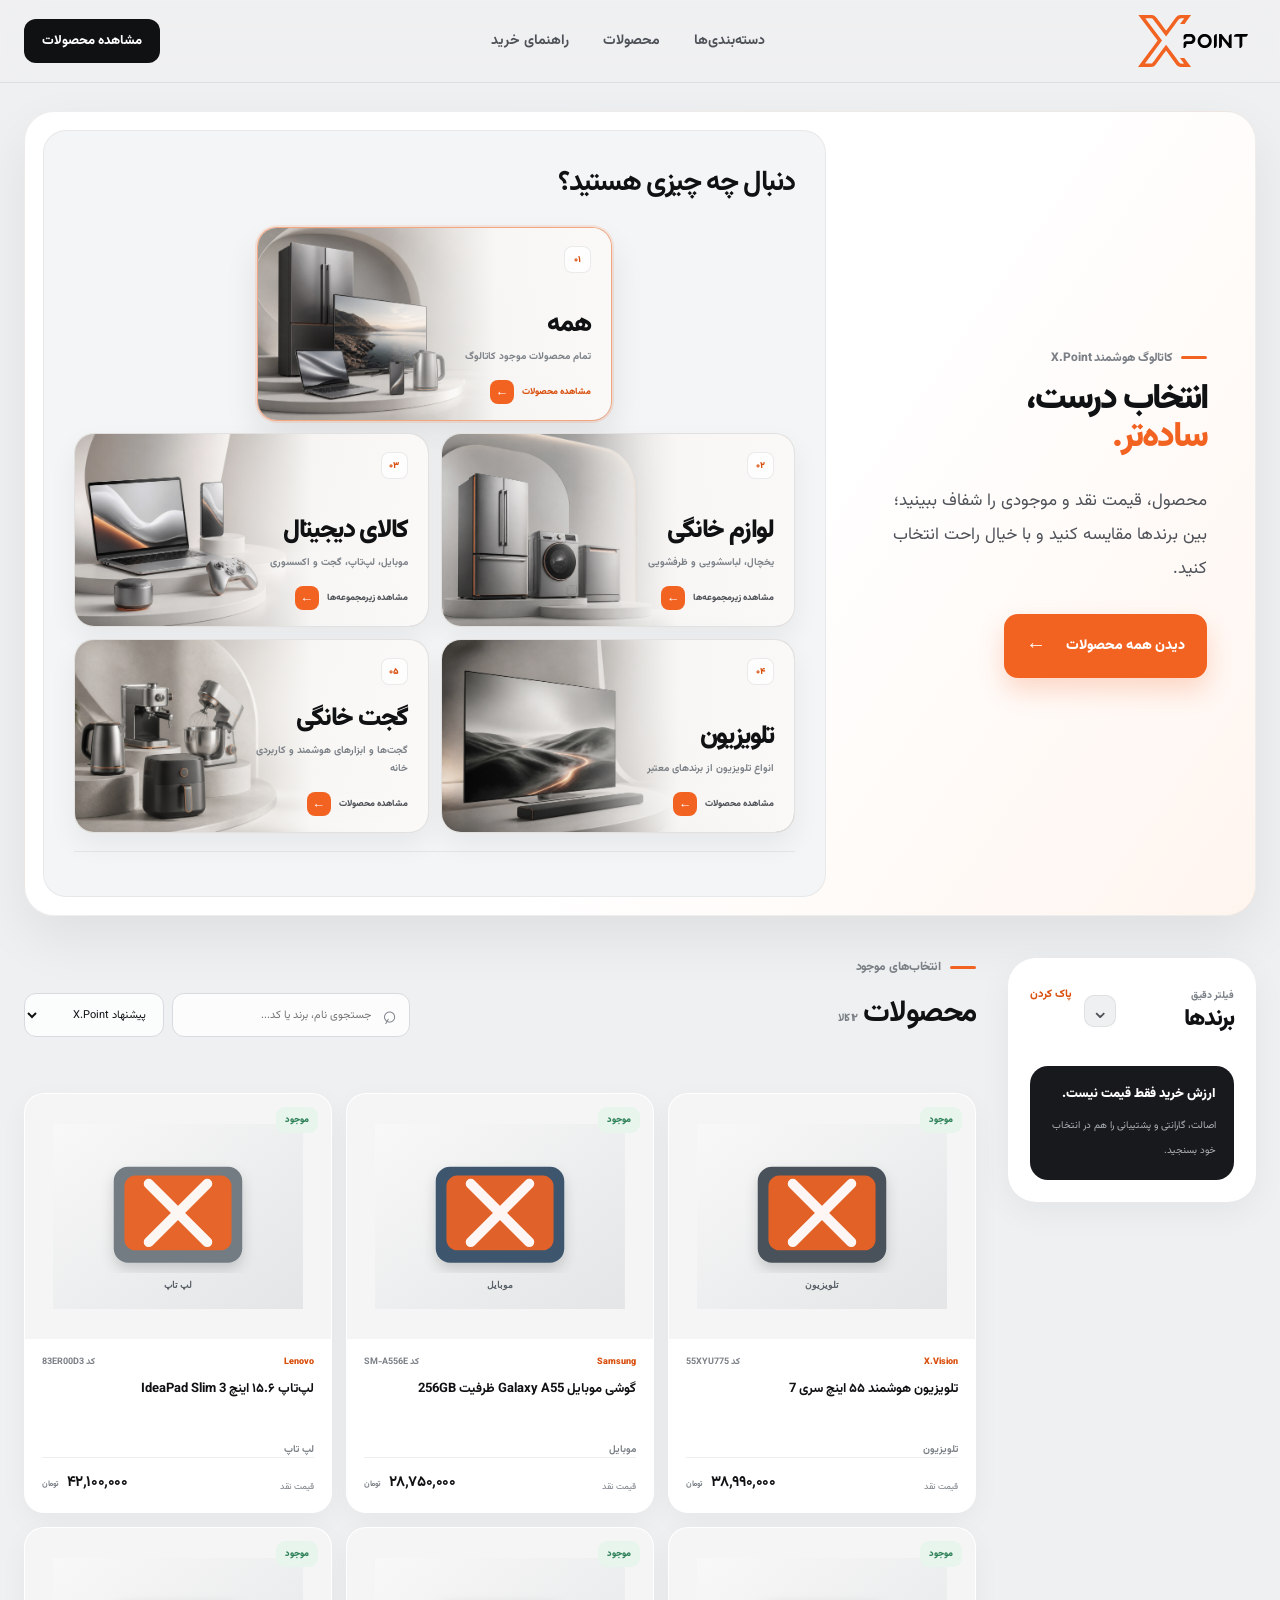
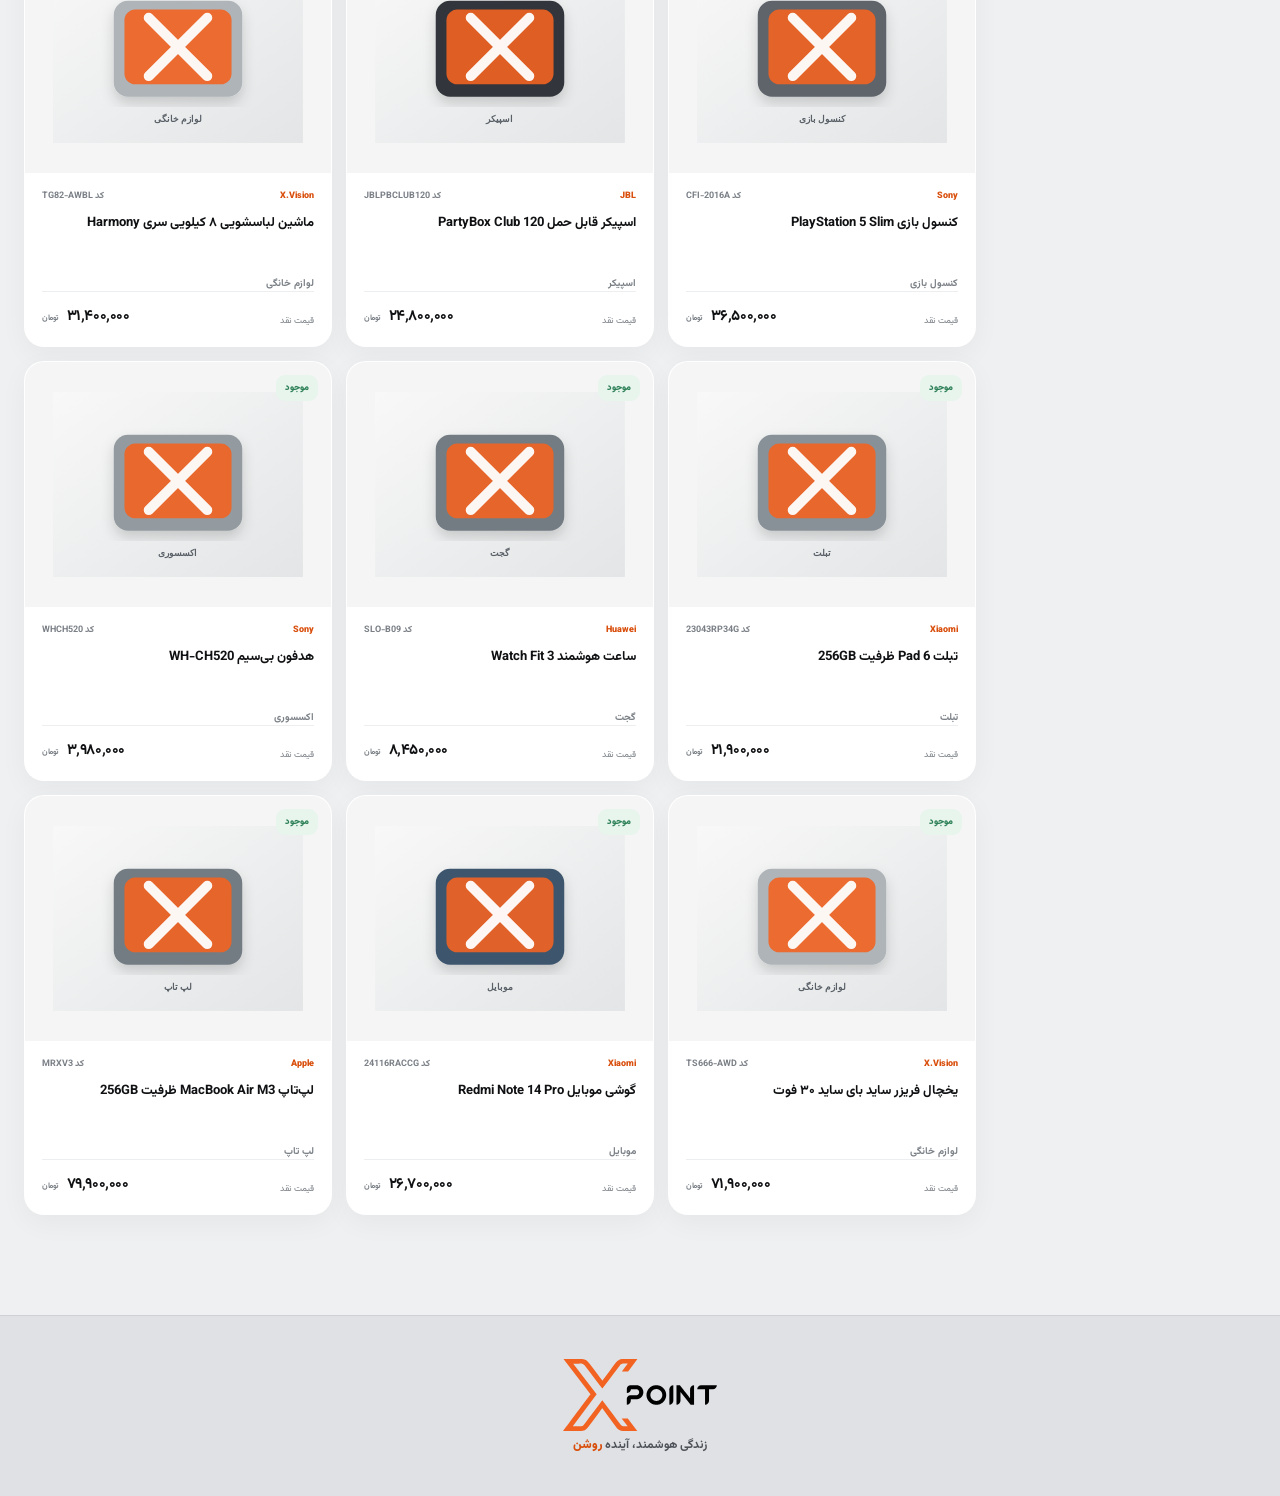
==== index.html @ 9c119555 "fix: add independent brand filter scrolling" ====
<!doctype html>
<html lang="fa" dir="rtl">
<head>
  <meta charset="UTF-8" />
  <meta name="viewport" content="width=device-width, initial-scale=1.0" />
  <meta name="theme-color" content="#f26322" />
  <meta name="description" content="کاتالوگ به‌روز محصولات X.Point با فیلتر دسته‌بندی و برند" />
  <title>X.Point | انتخاب درست، ساده‌تر</title>
  <link rel="stylesheet" href="styles.css?v=20260818-3" />
</head>
<body>
  <a class="skip-link" href="#products">رفتن به محصولات</a>

  <header class="site-header">
    <div class="shell header-inner">
      <a class="brand" href="#" aria-label="صفحه اصلی X.Point">
        <img src="assets/xpoint.svg" alt="X.Point" />
      </a>
      <nav aria-label="ناوبری اصلی">
        <a href="#categories">دسته‌بندی‌ها</a>
        <a href="#products">محصولات</a>
        <a href="#guide">راهنمای خرید</a>
      </nav>
      <button class="support-link" type="button" data-scroll-products>مشاهده محصولات</button>
    </div>
  </header>

  <main>
    <section class="drive-banner shell" id="driveBanner" aria-label="بنرهای ویژه X.Point" hidden>
      <div class="drive-banner-track" id="driveBannerTrack"></div>
      <div class="drive-banner-controls">
        <button type="button" id="bannerPrev" aria-label="بنر قبلی">→</button>
        <div class="drive-banner-dots" id="driveBannerDots" aria-label="انتخاب بنر"></div>
        <button type="button" id="bannerNext" aria-label="بنر بعدی">←</button>
      </div>
    </section>

    <section class="hero-combined shell" aria-labelledby="hero-title">
      <div class="hero">
      <div class="hero-copy">
        <p class="eyebrow"><span></span> کاتالوگ هوشمند X.Point</p>
        <h1 id="hero-title">انتخاب درست،<br /><em>ساده‌تر.</em></h1>
        <p class="hero-lead">محصول، قیمت نقد و موجودی را شفاف ببینید؛ بین برندها مقایسه کنید و با خیال راحت انتخاب کنید.</p>
        <div class="hero-actions">
          <button class="primary-button" type="button" data-scroll-products>دیدن همه محصولات <span aria-hidden="true">←</span></button>
        </div>
      </div>

      </div>

    <div class="category-section" id="categories" aria-labelledby="category-title">
      <div class="section-heading">
        <div>
          <h2 id="category-title">دنبال چه چیزی هستید؟</h2>
        </div>
      </div>
      <div class="category-rail" id="categoryRail" role="list"></div>
      <div class="subcategory-rail" id="subcategoryRail" role="list" aria-live="polite" hidden></div>
    </div>
    </section>

    <section class="catalog shell" id="products" aria-labelledby="products-title">
      <aside class="filters" aria-label="فیلتر محصولات">
        <div class="filter-head">
          <details class="brand-filter-details">
            <summary class="brand-filter-toggle">
              <span class="brand-filter-title">
                <span class="filter-kicker">فیلتر دقیق</span>
                <span class="brand-filter-name">برندها</span>
              </span>
              <span class="filter-chevron" aria-hidden="true">⌄</span>
            </summary>
            <div id="brandFilters" class="brand-filters"></div>
          </details>
          <button class="clear-filters" id="clearFilters" type="button">پاک کردن</button>
        </div>
        <div class="value-card" id="guide">
          <p>ارزش خرید فقط قیمت نیست.</p>
          <small>اصالت، گارانتی و پشتیبانی را هم در انتخاب خود بسنجید.</small>
        </div>
      </aside>

      <div class="product-area">
        <div class="catalog-toolbar">
          <div>
            <p class="eyebrow"><span></span> انتخاب‌های موجود</p>
            <h2 id="products-title">محصولات <small id="resultCount"></small></h2>
          </div>
          <div class="toolbar-actions">
            <label class="search-box">
              <span class="sr-only">جستجو</span>
              <input id="searchInput" type="search" placeholder="جستجوی نام، برند یا کد..." autocomplete="off" />
              <span aria-hidden="true">⌕</span>
            </label>
            <label class="sort-box">
              <span class="sr-only">مرتب‌سازی</span>
              <select id="sortSelect">
                <option value="featured">پیشنهاد X.Point</option>
                <option value="price-asc">کمترین قیمت</option>
                <option value="price-desc">بیشترین قیمت</option>
                <option value="name">نام محصول</option>
              </select>
            </label>
          </div>
        </div>

        <div id="activeFilters" class="active-filters" aria-live="polite"></div>
        <div id="loadingState" class="state-card" hidden>در حال دریافت آخرین فهرست محصولات…</div>
        <div id="errorState" class="state-card state-error" hidden></div>
        <div id="productGrid" class="product-grid"></div>
        <div id="emptyState" class="empty-state" hidden>
          <span>⌕</span>
          <h3>محصولی با این مشخصات پیدا نشد</h3>
          <p>فیلترها را تغییر دهید یا عبارت دیگری جستجو کنید.</p>
          <button type="button" id="emptyReset">نمایش همه محصولات</button>
        </div>
      </div>
    </section>
  </main>

  <footer>
    <div class="shell footer-inner">
      <div class="footer-brand">
        <img src="assets/xpoint.svg" alt="X.Point" />
        <p>زندگی هوشمند، آینده <span>روشن</span></p>
      </div>
    </div>
  </footer>

  <template id="productTemplate">
    <article class="product-card">
      <div class="product-image-wrap">
        <span class="stock-badge"></span>
        <img class="product-image" alt="" loading="lazy" />
      </div>
      <div class="product-info">
        <div class="product-meta"><span class="product-brand"></span><span class="product-code"></span></div>
        <h3 class="product-name"></h3>
        <span class="product-category"></span>
        <div class="price-block">
          <span>قیمت نقد</span>
          <strong class="product-price"></strong>
        </div>
      </div>
    </article>
  </template>

  <dialog class="product-modal" id="productModal" aria-labelledby="modalProductName">
    <button class="modal-close" id="modalClose" type="button" aria-label="بستن">×</button>
    <div class="modal-media"><img id="modalProductImage" alt="" /></div>
    <div class="modal-copy">
      <span class="modal-category" id="modalProductCategory"></span>
      <h2 id="modalProductName"></h2>
      <p class="modal-description" id="modalProductDescription"></p>
      <dl class="modal-details">
        <div><dt>برند</dt><dd id="modalProductBrand"></dd></div>
        <div><dt>کد محصول</dt><dd id="modalProductCode"></dd></div>
        <div><dt>وضعیت</dt><dd id="modalProductStock"></dd></div>
      </dl>
      <div class="modal-price"><span>قیمت نقد</span><strong id="modalProductPrice"></strong></div>
    </div>
  </dialog>

  <script src="config.js?v=20260816-1"></script>
  <script src="app.js?v=20260811-5"></script>
</body>
</html>
---- styles.css ----
@font-face {
  font-family: "XPointFa";
  src: url("assets/fonts/Vazirmatn-Variable.woff2") format("woff2");
  font-style: normal;
  font-weight: 100 900;
  font-display: swap;
}

:root {
  --orange: #f26322;
  --orange-dark: #d94f0d;
  --ink: #101113;
  --body: #4e5258;
  --muted: #7b8087;
  --line: #dfe1e4;
  --field: #eff0f1;
  --card: #ffffff;
  --deep: #17191c;
  --soft-orange: #fff0e8;
  --radius-sm: 12px;
  --radius: 16px;
  --radius-lg: 28px;
  --shadow: 0 18px 45px rgba(16, 17, 19, 0.07);
}

* { box-sizing: border-box; }
html { scroll-behavior: smooth; }
body {
  margin: 0;
  color: var(--ink);
  background: var(--field);
  font-family: "XPointFa", Tahoma, Arial, sans-serif;
  font-synthesis: none;
  -webkit-font-smoothing: antialiased;
}
button, input, select { font: inherit; }
button, a { -webkit-tap-highlight-color: transparent; }
button { cursor: pointer; }
img { display: block; max-width: 100%; }
.shell { width: min(1380px, calc(100% - 48px)); margin-inline: auto; }
.sr-only { position: absolute; width: 1px; height: 1px; padding: 0; margin: -1px; overflow: hidden; clip: rect(0,0,0,0); white-space: nowrap; border: 0; }
.skip-link { position: fixed; z-index: 100; top: 8px; right: 8px; padding: 10px 16px; color: #fff; background: var(--ink); border-radius: 10px; transform: translateY(-150%); }
.skip-link:focus { transform: translateY(0); }
:focus-visible { outline: 3px solid rgba(242, 99, 34, .35); outline-offset: 3px; }

.site-header { position: sticky; z-index: 40; top: 0; background: rgba(239, 240, 241, .88); border-bottom: 1px solid rgba(16,17,19,.08); backdrop-filter: blur(16px); }
.header-inner { min-height: 82px; display: grid; grid-template-columns: 160px 1fr auto; align-items: center; gap: 32px; }
.brand { display: block; width: 126px; }
.brand img { width: 100%; height: 52px; object-fit: contain; }
nav { justify-self: center; display: flex; gap: 34px; }
nav a { color: var(--body); text-decoration: none; font-size: 14px; font-weight: 700; transition: color .2s ease; }
nav a:hover { color: var(--orange); }
.support-link { border: 0; padding: 12px 18px; color: #fff; background: var(--ink); border-radius: var(--radius-sm); font-size: 13px; font-weight: 800; }

.drive-banner { position: relative; margin-top: 24px; overflow: hidden; background: #dfe1e3; border-radius: 24px; box-shadow: 0 18px 45px rgba(16,17,19,.09); }
.drive-banner[hidden] { display: none; }
.drive-banner-track { position: relative; aspect-ratio: 3 / 1; min-height: 280px; }
.drive-banner-slide { position: absolute; inset: 0; opacity: 0; visibility: hidden; transition: opacity .55s ease, visibility .55s ease; }
.drive-banner-slide.active { opacity: 1; visibility: visible; }
.drive-banner-slide img { width: 100%; height: 100%; object-fit: cover; }
.drive-banner-slide::after { content: ""; position: absolute; inset: 0; pointer-events: none; box-shadow: inset 0 0 0 1px rgba(255,255,255,.24); border-radius: 24px; }
.drive-banner-controls { position: absolute; z-index: 4; right: 22px; bottom: 18px; display: flex; align-items: center; gap: 10px; padding: 7px; background: rgba(16,17,19,.66); border: 1px solid rgba(255,255,255,.16); border-radius: 999px; backdrop-filter: blur(12px); }
.drive-banner-controls { display: none; }
.drive-banner-controls > button { display: grid; place-items: center; width: 32px; height: 32px; padding: 0; border: 0; color: #fff; background: rgba(255,255,255,.1); border-radius: 50%; font-size: 15px; }
.drive-banner-dots { display: flex; align-items: center; gap: 6px; }
.drive-banner-dot { width: 7px; height: 7px; padding: 0; border: 0; background: rgba(255,255,255,.48); border-radius: 999px; transition: width .2s ease, background .2s ease; }
.drive-banner-dot.active { width: 22px; background: var(--orange); }

.hero { min-height: 560px; display: grid; grid-template-columns: .85fr 1.15fr; gap: 44px; align-items: center; padding-block: 60px 18px; overflow: hidden; }
.hero { display: block; min-height: auto; padding-block: 54px 22px; }
.hero-copy { max-width: 560px; margin-inline-start: auto; }
.hero-stage { display: none; }
.hero-combined {
  display: grid;
  grid-template-columns: minmax(0, 1.35fr) minmax(330px, .65fr);
  grid-template-areas: "categories intro";
  gap: 34px;
  align-items: stretch;
  direction: ltr;
  margin-top: 28px;
  margin-bottom: 42px;
  padding: 18px;
  overflow: hidden;
  background: linear-gradient(125deg, #fff 0%, #fff 58%, #fff5ef 100%);
  border: 1px solid rgba(16,17,19,.07);
  border-radius: 30px;
  box-shadow: 0 22px 55px rgba(16,17,19,.07);
}
.hero-combined .hero {
  grid-area: intro;
  direction: rtl;
  display: flex;
  min-height: 430px;
  align-items: center;
  padding: 34px 30px;
  overflow: visible;
}
.hero-combined .hero-copy { max-width: 430px; margin: 0; text-align: right; }
.hero-combined .hero h1 { font-size: clamp(24px, calc(3.5vw - 10px), 44px); line-height: 1.08; letter-spacing: -2px; }
.hero-combined .category-section {
  grid-area: categories;
  direction: rtl;
  min-width: 0;
  padding: 30px;
  background: #f4f5f6;
  border: 1px solid rgba(16,17,19,.055);
  border-radius: 23px;
}
.hero-combined .section-heading { margin-bottom: 22px; }
.hero-combined .section-heading h2 { font-size: clamp(25px, 2.2vw, 34px); }
.eyebrow { display: flex; align-items: center; gap: 9px; margin: 0 0 14px; color: var(--muted); font-size: 12px; font-weight: 800; letter-spacing: -.1px; }
.eyebrow span { width: 26px; height: 3px; background: var(--orange); border-radius: 10px; }
.hero h1 { margin: 0; font-size: clamp(58px, 7.1vw, 108px); line-height: .95; letter-spacing: -5px; font-weight: 950; }
.hero h1 em { color: var(--orange); font-style: normal; }
.hero-lead { width: min(500px, 100%); margin: 28px 0; color: var(--body); font-size: 17px; line-height: 2; }
.hero-actions { display: flex; align-items: center; gap: 24px; }
.primary-button { display: inline-flex; align-items: center; gap: 20px; padding: 16px 22px; border: 0; color: #fff; background: var(--orange); border-radius: 14px; font-size: 14px; font-weight: 900; box-shadow: 0 12px 26px rgba(242,99,34,.23); transition: transform .2s ease, background .2s ease; }
.primary-button:hover { background: var(--orange-dark); transform: translateY(-2px); }
.primary-button span { font-size: 20px; }
.live-note { display: inline-flex; align-items: center; gap: 8px; color: var(--muted); font-size: 12px; font-weight: 700; }
.live-note i { width: 8px; height: 8px; border-radius: 50%; background: #31a767; box-shadow: 0 0 0 5px rgba(49,167,103,.1); }

.hero-stage { position: relative; min-height: 474px; direction: ltr; }
.x-route { position: absolute; inset: 14% 16%; border-radius: 50%; background: radial-gradient(circle, rgba(242,99,34,.22) 0%, rgba(242,99,34,.08) 38%, transparent 72%); filter: blur(2px); }
.product-orbit { position: absolute; z-index: 4; display: grid; justify-items: center; padding: 20px 18px 14px; background: rgba(255,255,255,.96); border: 1px solid rgba(255,255,255,.8); border-radius: 24px; box-shadow: 0 26px 55px rgba(18,20,22,.16); animation: float 5s ease-in-out infinite; }
.product-orbit b { margin-top: 11px; font-size: 12px; }
.product-orbit small { margin-top: 3px; color: var(--muted); font-size: 10px; }
.orbit-tv { width: 205px; height: 194px; left: 7%; top: 13%; transform: rotate(3deg); }
.orbit-phone { width: 147px; height: 200px; right: 7%; top: 19%; transform: rotate(-4deg); animation-delay: -1.8s; }
.orbit-laptop { width: 218px; height: 170px; left: 38%; bottom: 1%; animation-delay: -.8s; }
.device { position: relative; display: block; background: linear-gradient(145deg,#1f2328,#070809); box-shadow: inset 0 0 0 3px #34383c, 0 12px 24px rgba(0,0,0,.18); }
.tv-device { width: 150px; height: 92px; border-radius: 7px; }
.tv-device::before { content: ""; position: absolute; inset: 7px; background: linear-gradient(135deg,#525a66,#d4d8da 48%,#383e45); border-radius: 3px; }
.tv-device::after { content: ""; position: absolute; left: 55px; bottom: -10px; width: 40px; height: 11px; background: #25282c; clip-path: polygon(35% 0,65% 0,100% 100%,0 100%); }
.phone-device { width: 65px; height: 112px; border-radius: 14px; }
.phone-device::before { content: ""; position: absolute; inset: 5px; background: radial-gradient(circle at 65% 30%,#e1e5e5 0 7%,transparent 8%),linear-gradient(155deg,#66707e,#20252b 58%,#aab1b5); border-radius: 10px; }
.laptop-device { width: 142px; height: 88px; border-radius: 7px 7px 3px 3px; }
.laptop-device::before { content: ""; position: absolute; inset: 6px; background: linear-gradient(135deg,#c9d0d3,#6f7b82); border-radius: 3px; }
.laptop-device::after { content: ""; position: absolute; left: -13px; bottom: -10px; width: 168px; height: 11px; background: linear-gradient(#b8bdc0,#656b70); border-radius: 2px 2px 8px 8px; }
.stage-label { position: absolute; z-index: 6; display: flex; flex-direction: column; gap: 2px; padding: 10px 14px; background: rgba(24,26,29,.94); color: #fff; border-radius: 12px; box-shadow: var(--shadow); }
.stage-label span { color: #b7bcc1; font-size: 9px; }
.stage-label b { font-size: 11px; }
.label-one { left: 2%; bottom: 18%; }
.label-two { right: 0; bottom: 29%; }
@keyframes float { 0%,100% { translate: 0 0; } 50% { translate: 0 -8px; } }

.category-section { padding-block: 0 58px; border-top: 0; }
.hero + .category-section { margin-top: 0; }
.section-heading { display: flex; justify-content: space-between; align-items: end; gap: 24px; margin-bottom: 28px; }
.section-heading h2, .catalog-toolbar h2, .filter-head h2 { margin: 0; font-size: 30px; letter-spacing: -1.4px; }
.section-heading > p { width: 340px; margin: 0; color: var(--muted); font-size: 13px; line-height: 1.9; }
.category-rail { display: grid; grid-template-columns: repeat(2, minmax(0, 1fr)); gap: 12px; }
.category-card { position: relative; min-width: 0; min-height: 192px; padding: 0; overflow: hidden; border: 1px solid rgba(16,17,19,.08); color: var(--ink); background: #f4f3f1; border-radius: 20px; text-align: right; box-shadow: 0 12px 28px rgba(16,17,19,.06); isolation: isolate; transition: transform .25s ease, border-color .25s ease, box-shadow .25s ease; }
.category-card:first-child { grid-column: 1 / -1; width: calc(50% - 6px); min-height: 192px; justify-self: center; }
.category-card:hover { transform: translateY(-4px); border-color: rgba(242,99,34,.32); box-shadow: 0 18px 34px rgba(16,17,19,.11); }
.category-card.active { border-color: rgba(242,99,34,.52); box-shadow: 0 0 0 2px rgba(242,99,34,.12), 0 18px 34px rgba(16,17,19,.09); }
.category-visual { position: absolute; z-index: -2; inset: 0; display: block; overflow: hidden; }
.category-visual img { width: 100%; height: 100%; object-fit: cover; object-position: center; filter: saturate(.86) contrast(.98); transition: transform .35s ease, filter .35s ease; }
.category-card:hover .category-visual img { transform: scale(1.025); filter: saturate(1) contrast(1); }
.category-shade { position: absolute; inset: 0; background: linear-gradient(90deg, rgba(244,243,241,0) 0%, rgba(244,243,241,.08) 38%, rgba(250,249,247,.94) 67%, #faf9f7 100%); }
.category-content { position: relative; z-index: 2; display: flex; width: 60%; min-height: inherit; flex-direction: column; align-items: flex-start; padding: 18px 20px 16px; margin-left: auto; }
.category-number { display: grid; place-items: center; min-width: 27px; height: 27px; margin-bottom: auto; padding-inline: 6px; color: var(--orange-dark); background: rgba(255,255,255,.72); border: 1px solid rgba(16,17,19,.08); border-radius: 8px; font-size: 9px; font-weight: 900; }
.category-card strong { display: block; margin-top: 14px; font-size: clamp(20px, 2vw, 29px); line-height: 1.25; font-weight: 950; letter-spacing: -1.2px; }
.category-card small { display: block; margin-top: 7px; color: var(--muted); font-size: 10px; line-height: 1.8; font-weight: 700; }
.category-action { display: inline-flex; align-items: center; gap: 8px; margin-top: 14px; color: var(--body); font-size: 9px; font-weight: 850; }
.category-action b { display: grid; place-items: center; width: 24px; height: 24px; color: #fff; background: var(--orange); border-radius: 8px; font-family: Arial, sans-serif; font-size: 13px; }
.category-card.active .category-action { color: var(--orange-dark); }
.subcategory-rail { display: flex; flex-wrap: wrap; gap: 9px; margin-top: 18px; padding: 14px 0 0; border-top: 1px solid rgba(16,17,19,.07); }
.subcategory-rail:not([hidden]) { animation: subcategory-reveal .24s ease both; }
.subcategory-chip { padding: 9px 15px; color: var(--body); background: #fff; border: 1px solid #dfe2e4; border-radius: 999px; font: inherit; font-size: 11px; font-weight: 800; cursor: pointer; transition: .2s ease; }
.subcategory-chip:hover, .subcategory-chip.active { color: var(--orange-dark); background: var(--soft-orange); border-color: rgba(242,99,34,.28); }
@keyframes subcategory-reveal { from { opacity: 0; transform: translateY(-7px); } to { opacity: 1; transform: translateY(0); } }

.catalog { display: grid; grid-template-columns: 248px minmax(0,1fr); gap: 32px; align-items: start; padding-bottom: 100px; }
.filters { position: sticky; top: 110px; padding: 22px; background: var(--card); border-radius: var(--radius-lg); box-shadow: 0 10px 34px rgba(15,18,20,.05); }
.filter-head { display: flex; align-items: flex-start; justify-content: space-between; gap: 12px; margin-bottom: 14px; }
.filter-kicker { color: var(--muted); font-size: 10px; font-weight: 800; }
.filter-head h2 { margin-top: 4px; font-size: 23px; }
.brand-filter-details { min-width: 0; flex: 1; }
.brand-filter-toggle { min-width: 0; display: flex; align-items: center; justify-content: space-between; gap: 12px; padding: 8px 0; color: var(--ink); list-style: none; text-align: right; cursor: pointer; }
.brand-filter-toggle::-webkit-details-marker { display: none; }
.brand-filter-title { display: flex; flex-direction: column; align-items: flex-start; gap: 3px; }
.brand-filter-name { font-size: 23px; line-height: 1.2; font-weight: 900; letter-spacing: -1px; }
.filter-chevron { display: grid; place-items: center; width: 32px; height: 32px; flex: 0 0 32px; color: var(--body); background: var(--field); border: 1px solid rgba(16,17,19,.07); border-radius: 10px; font-family: Arial, sans-serif; font-size: 22px; line-height: 1; transition: color .2s ease, background .2s ease, transform .2s ease; }
.brand-filter-toggle:hover .filter-chevron { color: var(--orange-dark); background: var(--soft-orange); }
.brand-filter-details[open] .filter-chevron { color: var(--orange-dark); background: var(--soft-orange); transform: rotate(180deg); }
.clear-filters { padding: 6px 0; border: 0; color: var(--orange-dark); background: transparent; font-size: 11px; font-weight: 800; }
.brand-filters {
  display: grid;
  max-height: min(390px, calc(100vh - 300px));
  gap: 4px;
  margin-top: 10px;
  padding: 10px 4px 10px 10px;
  overflow-y: auto;
  overscroll-behavior: contain;
  scrollbar-gutter: stable;
  border-top: 1px solid rgba(16,17,19,.08);
  scrollbar-width: thin;
  scrollbar-color: var(--orange) #eceeef;
}
.brand-filters::-webkit-scrollbar { width: 7px; }
.brand-filters::-webkit-scrollbar-track { background: #eceeef; border-radius: 999px; }
.brand-filters::-webkit-scrollbar-thumb { background: var(--orange); border: 2px solid #eceeef; border-radius: 999px; }
.brand-filters::-webkit-scrollbar-thumb:hover { background: var(--orange-dark); }
.brand-option { display: flex; align-items: center; justify-content: space-between; gap: 10px; padding: 9px 8px; border-radius: 10px; color: var(--body); font-size: 12px; font-weight: 700; cursor: pointer; }
.brand-option:hover { background: var(--field); }
.brand-option span:first-child { display: flex; align-items: center; gap: 9px; }
.brand-option input { appearance: none; width: 18px; height: 18px; margin: 0; border: 1.5px solid #b7bbc0; border-radius: 6px; background: #fff; }
.brand-option input:checked { border-color: var(--orange); background: var(--orange); box-shadow: inset 0 0 0 4px #fff; }
.brand-option i { color: #a1a6ab; font-size: 10px; font-style: normal; }
.value-card { margin-top: 24px; padding: 18px; overflow: hidden; color: #fff; background: var(--deep); border-radius: 18px; }
.value-card p { margin: 0 0 8px; font-size: 13px; font-weight: 900; }
.value-card small { color: #aeb2b7; font-size: 10px; line-height: 1.8; }

.catalog-toolbar { display: flex; justify-content: space-between; align-items: end; gap: 18px; margin-bottom: 14px; }
.catalog-toolbar h2 small { color: var(--muted); font-size: 11px; font-weight: 700; }
.toolbar-actions { display: flex; gap: 8px; }
.search-box { position: relative; display: block; }
.search-box input, .sort-box select { height: 44px; border: 1px solid #d7dade; background: rgba(255,255,255,.78); border-radius: 12px; color: var(--ink); font-size: 11px; outline: 0; }
.search-box input { width: 238px; padding: 0 38px 0 14px; }
.search-box > span:last-child { position: absolute; right: 14px; top: 7px; color: var(--muted); font-family: Arial,sans-serif; font-size: 24px; transform: rotate(-15deg); }
.sort-box select { min-width: 140px; padding: 0 13px; }
.search-box input:focus, .sort-box select:focus { border-color: var(--orange); box-shadow: 0 0 0 3px rgba(242,99,34,.1); }
.active-filters { min-height: 34px; display: flex; flex-wrap: wrap; gap: 7px; margin-bottom: 8px; }
.filter-chip { display: inline-flex; align-items: center; gap: 7px; padding: 6px 10px; border: 1px solid rgba(242,99,34,.22); color: var(--orange-dark); background: var(--soft-orange); border-radius: 999px; font-size: 10px; font-weight: 800; }
.filter-chip button { padding: 0; border: 0; color: inherit; background: transparent; font-size: 14px; line-height: 1; }

.product-grid { display: grid; grid-template-columns: repeat(3, minmax(0,1fr)); gap: 14px; }
.product-card { overflow: hidden; background: var(--card); border: 1px solid transparent; border-radius: 20px; box-shadow: 0 8px 28px rgba(16,17,19,.045); transition: transform .25s ease, border-color .25s ease, box-shadow .25s ease; }
.product-card:hover { transform: translateY(-5px); border-color: #d8dbde; box-shadow: var(--shadow); }
.product-image-wrap { position: relative; display: grid; place-items: center; height: 245px; overflow: hidden; background: #f5f5f5; }
.product-image { width: 100%; height: 100%; object-fit: contain; padding: 28px; transition: transform .35s ease; }
.product-card:hover .product-image { transform: scale(1.035); }
.stock-badge { position: absolute; z-index: 2; top: 13px; right: 13px; padding: 6px 9px; color: #2e8057; background: #e7f5ed; border-radius: 9px; font-size: 9px; font-weight: 900; }
.stock-badge.out { color: #916548; background: #f5eee9; }
.compare-button { position: absolute; z-index: 2; top: 12px; left: 12px; display: grid; place-items: center; width: 31px; height: 31px; border: 1px solid #dfe1e3; color: var(--body); background: rgba(255,255,255,.92); border-radius: 10px; font-family: Arial,sans-serif; font-size: 18px; line-height: 1; }
.compare-button.active { color: #fff; background: var(--orange); border-color: var(--orange); }
.product-info { padding: 16px 17px 18px; }
.product-meta { display: flex; justify-content: space-between; align-items: center; gap: 10px; color: var(--muted); font-size: 9px; font-weight: 700; }
.product-brand { color: var(--orange-dark); font-weight: 900; }
.product-name { min-height: 49px; margin: 8px 0 16px; font-size: 13px; line-height: 1.85; }
.price-block { display: flex; justify-content: space-between; align-items: end; padding-top: 13px; border-top: 1px solid #eceef0; }
.price-block > span { color: var(--muted); font-size: 9px; }
.product-price { font-size: 15px; letter-spacing: -.4px; }
.product-price small { margin-right: 4px; color: var(--muted); font-size: 8px; font-weight: 700; }
.product-category { display: block; margin-top: 7px; color: var(--muted); font-size: 10px; font-weight: 700; }
.product-card { cursor: pointer; }
.product-modal { width: min(860px, calc(100% - 28px)); max-width: 860px; padding: 0; overflow: hidden; color: var(--ink); background: var(--card); border: 0; border-radius: 26px; box-shadow: 0 28px 90px rgba(16,17,19,.28); }
.product-modal::backdrop { background: rgba(16,17,19,.48); backdrop-filter: blur(5px); }
.product-modal[open] { display: grid; grid-template-columns: .95fr 1.05fr; direction: ltr; }
.modal-media { min-height: 420px; display: grid; place-items: center; background: #f3f4f4; }
.modal-media img { width: 100%; height: 100%; max-height: 520px; object-fit: contain; padding: 38px; }
.modal-copy { position: relative; direction: rtl; padding: 44px 38px 34px; }
.modal-close { position: absolute; z-index: 2; top: 14px; left: 14px; width: 34px; height: 34px; border: 0; color: var(--ink); background: rgba(255,255,255,.82); border-radius: 50%; font-size: 24px; line-height: 1; cursor: pointer; }
.modal-category { color: var(--orange); font-size: 11px; font-weight: 900; }
.modal-copy h2 { margin: 12px 0 14px; font-size: clamp(22px, 3vw, 34px); line-height: 1.35; }
.modal-description { margin: 0 0 24px; color: var(--muted); font-size: 13px; line-height: 2; }
.modal-details { display: grid; grid-template-columns: repeat(3, 1fr); gap: 10px; margin: 0 0 26px; }
.modal-details div { padding: 12px; background: #f5f6f6; border-radius: 12px; }
.modal-details dt { color: var(--muted); font-size: 10px; }
.modal-details dd { margin: 7px 0 0; font-size: 12px; font-weight: 900; }
.modal-price { display: flex; align-items: end; justify-content: space-between; padding-top: 18px; border-top: 1px solid #eceef0; }
.modal-price span { color: var(--muted); font-size: 11px; }
.modal-price strong { font-size: 25px; }
@media (max-width: 650px) { .product-modal[open] { display: block; } .modal-media { min-height: 280px; } .modal-copy { padding: 30px 22px 24px; } .modal-details { grid-template-columns: 1fr 1fr; } }
.state-card, .empty-state { padding: 40px; background: #fff; border-radius: 20px; color: var(--muted); text-align: center; }
.state-error { color: #a03c2d; background: #fff2ef; }
.empty-state span { display: block; color: var(--orange); font-size: 38px; }
.empty-state h3 { margin: 10px 0 6px; color: var(--ink); font-size: 18px; }
.empty-state p { margin: 0 0 18px; font-size: 12px; }
.empty-state button { padding: 11px 16px; border: 0; color: #fff; background: var(--ink); border-radius: 11px; font-size: 11px; font-weight: 800; }

footer { color: var(--ink); background: #dfe1e4; border-top: 1px solid rgba(16,17,19,.08); }
.footer-inner { min-height: 180px; display: flex; align-items: center; justify-content: center; text-align: center; }
.footer-brand img { width: 154px; height: 72px; object-fit: contain; }
.footer-brand p { margin: 5px 0 0; color: var(--body); font-size: 12px; font-weight: 700; }
.footer-brand p span { color: var(--orange-dark); font-weight: 900; }

@media (max-width: 1100px) {
  .category-rail { grid-template-columns: repeat(2, minmax(0, 1fr)); }
  .hero { grid-template-columns: 1fr 1fr; }
  .product-grid { grid-template-columns: repeat(2, minmax(0,1fr)); }
}
@media (max-width: 920px) {
  .hero-combined {
    grid-template-columns: 1fr;
    grid-template-areas: "intro" "categories";
    gap: 0;
    padding: 14px;
  }
  .hero-combined .hero { min-height: 0; padding: 38px 28px 32px; }
  .hero-combined .hero-copy { max-width: 620px; }
  .hero-combined .category-section { padding: 26px; }
}
@media (max-width: 820px) {
  .shell { width: min(100% - 28px, 720px); }
  .header-inner { min-height: 72px; grid-template-columns: 1fr auto; }
  nav { display: none; }
  .brand { width: 105px; }
  .brand img { height: 44px; }
  .support-link { padding: 10px 13px; }
  .drive-banner { margin-top: 14px; border-radius: 18px; }
  .drive-banner-track { aspect-ratio: 3 / 1; min-height: 0; }
  .drive-banner-slide::after { border-radius: 18px; }
  .hero { min-height: auto; grid-template-columns: 1fr; padding-top: 44px; }
  .hero h1 { font-size: clamp(56px, 18vw, 90px); letter-spacing: -4px; }
  .hero-stage { min-height: 430px; }
  .catalog { grid-template-columns: 1fr; }
  .filters { position: static; }
  .brand-filters { max-height: 300px; grid-template-columns: repeat(3, 1fr); }
  .value-card { display: none; }
}
@media (max-width: 580px) {
  .drive-banner-track { aspect-ratio: 3 / 1; }
  .drive-banner-controls { right: 12px; bottom: 10px; transform: scale(.88); transform-origin: right bottom; }
  .hero { padding-bottom: 48px; }
  .hero-combined { margin-top: 18px; margin-bottom: 30px; padding: 9px; border-radius: 22px; }
  .hero-combined .hero { padding: 28px 18px 26px; }
  .hero-combined .hero h1 { font-size: clamp(24px, calc(10vw - 10px), 36px); letter-spacing: -1.5px; }
  .hero-combined .category-section { padding: 21px 14px 18px; border-radius: 17px; }
  .hero-combined .section-heading { margin-bottom: 16px; }
  .hero-combined .section-heading h2 { font-size: 24px; }
  .hero-lead { font-size: 14px; }
  .hero-actions { align-items: flex-start; flex-direction: column; gap: 16px; }
  .hero-stage { min-height: 330px; margin-inline: -12px; }
  .orbit-tv { width: 160px; height: 160px; left: 2%; top: 12%; }
  .tv-device { width: 120px; height: 72px; }
  .tv-device::after { left: 44px; width: 32px; }
  .orbit-phone { width: 115px; height: 164px; right: 1%; top: 13%; }
  .orbit-laptop { width: 172px; height: 135px; left: 30%; }
  .laptop-device { width: 112px; height: 68px; }
  .laptop-device::after { width: 136px; left: -12px; }
  .label-one { display: none; }
  .label-two { right: 1%; bottom: 20%; }
  .section-heading { align-items: start; flex-direction: column; }
  .section-heading > p { width: auto; }
  .category-section { padding-block: 54px; }
  .category-rail { display: grid; grid-template-columns: 1fr; overflow: visible; padding-bottom: 0; }
  .category-card, .category-card:first-child { grid-column: auto; width: 100%; min-height: 174px; justify-self: stretch; }
  .category-content { width: 64%; padding: 15px 16px 14px; }
  .category-card strong { font-size: 21px; }
  .category-card small { font-size: 9px; }
  .brand-filters { max-height: 250px; grid-template-columns: repeat(2, 1fr); }
  .catalog-toolbar { align-items: stretch; flex-direction: column; }
  .toolbar-actions { flex-direction: column; }
  .search-box input, .sort-box select { width: 100%; }
  .product-grid { grid-template-columns: 1fr; }
  .product-image-wrap { height: 270px; }
  .footer-inner { align-items: flex-start; flex-direction: column; justify-content: center; padding-block: 35px; }
}
@media (prefers-reduced-motion: reduce) {
  html { scroll-behavior: auto; }
  *, *::before, *::after { animation-duration: .01ms !important; animation-iteration-count: 1 !important; transition-duration: .01ms !important; }
}
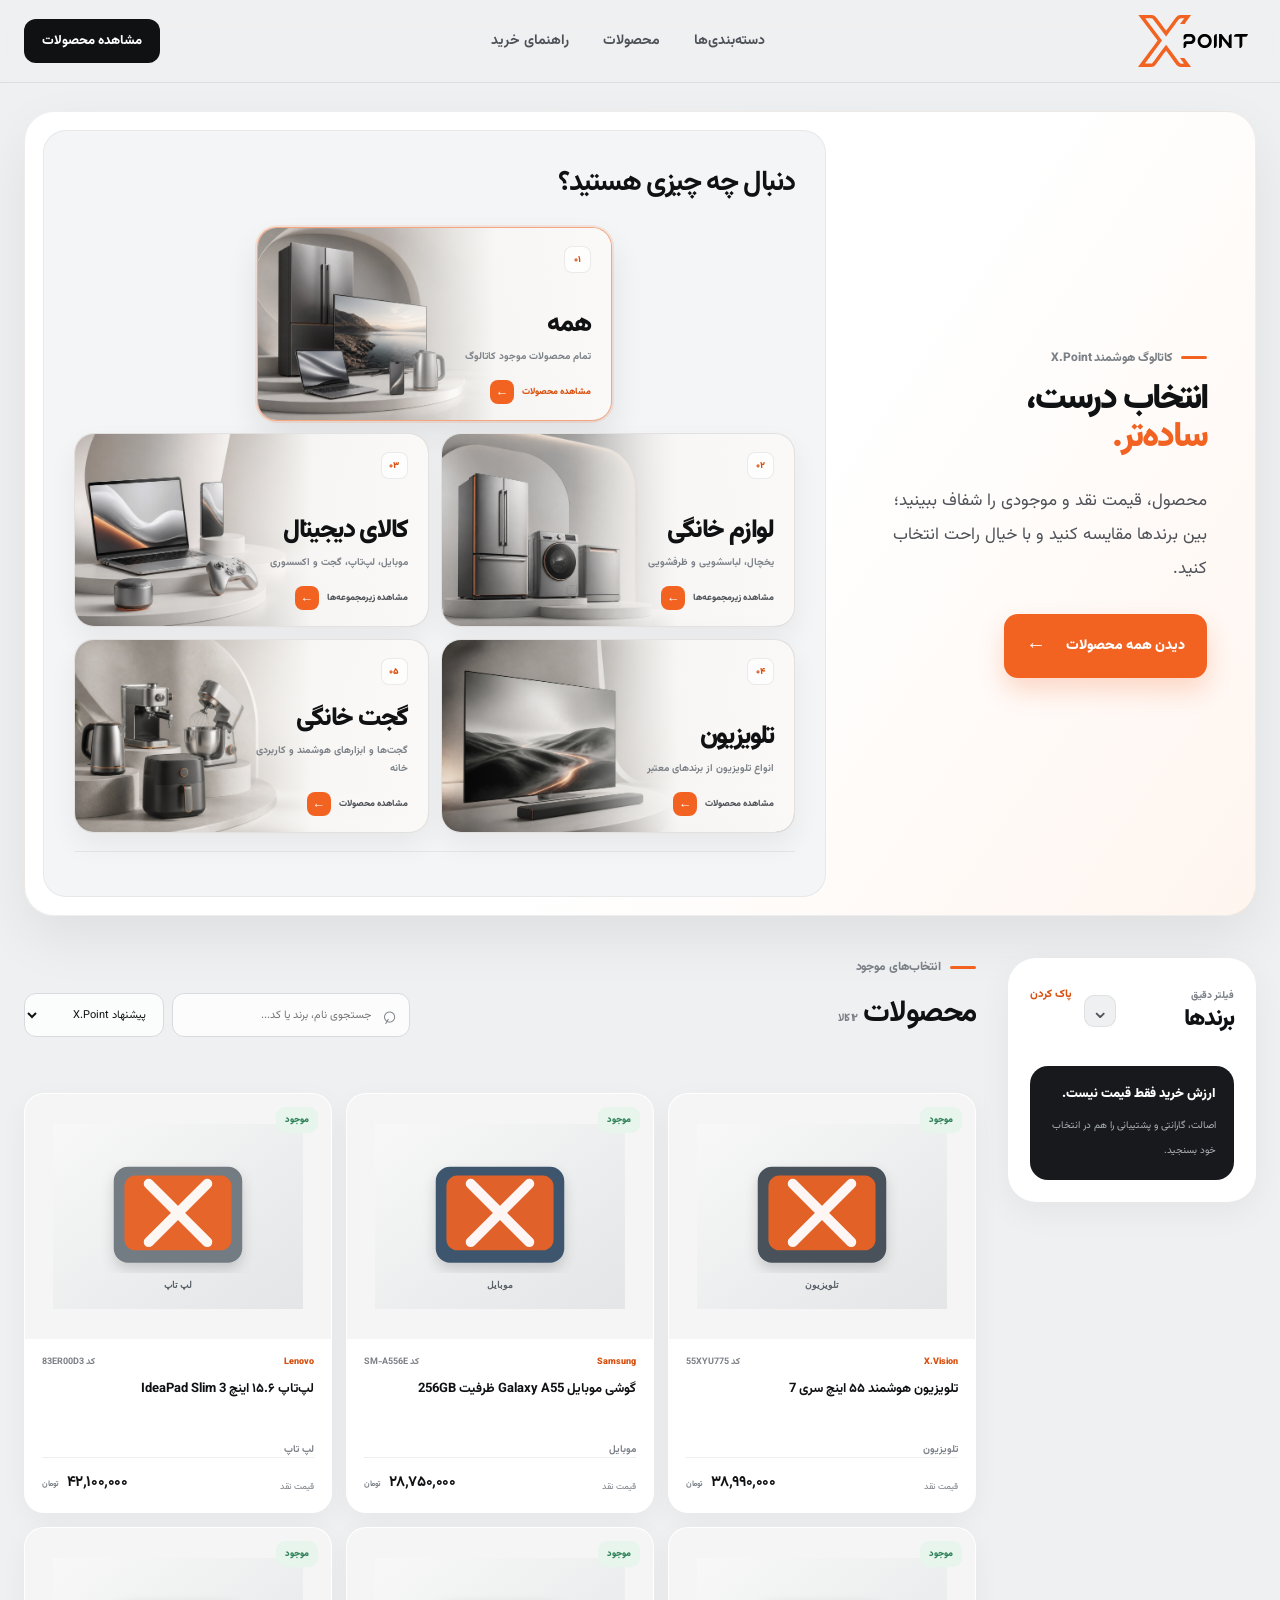
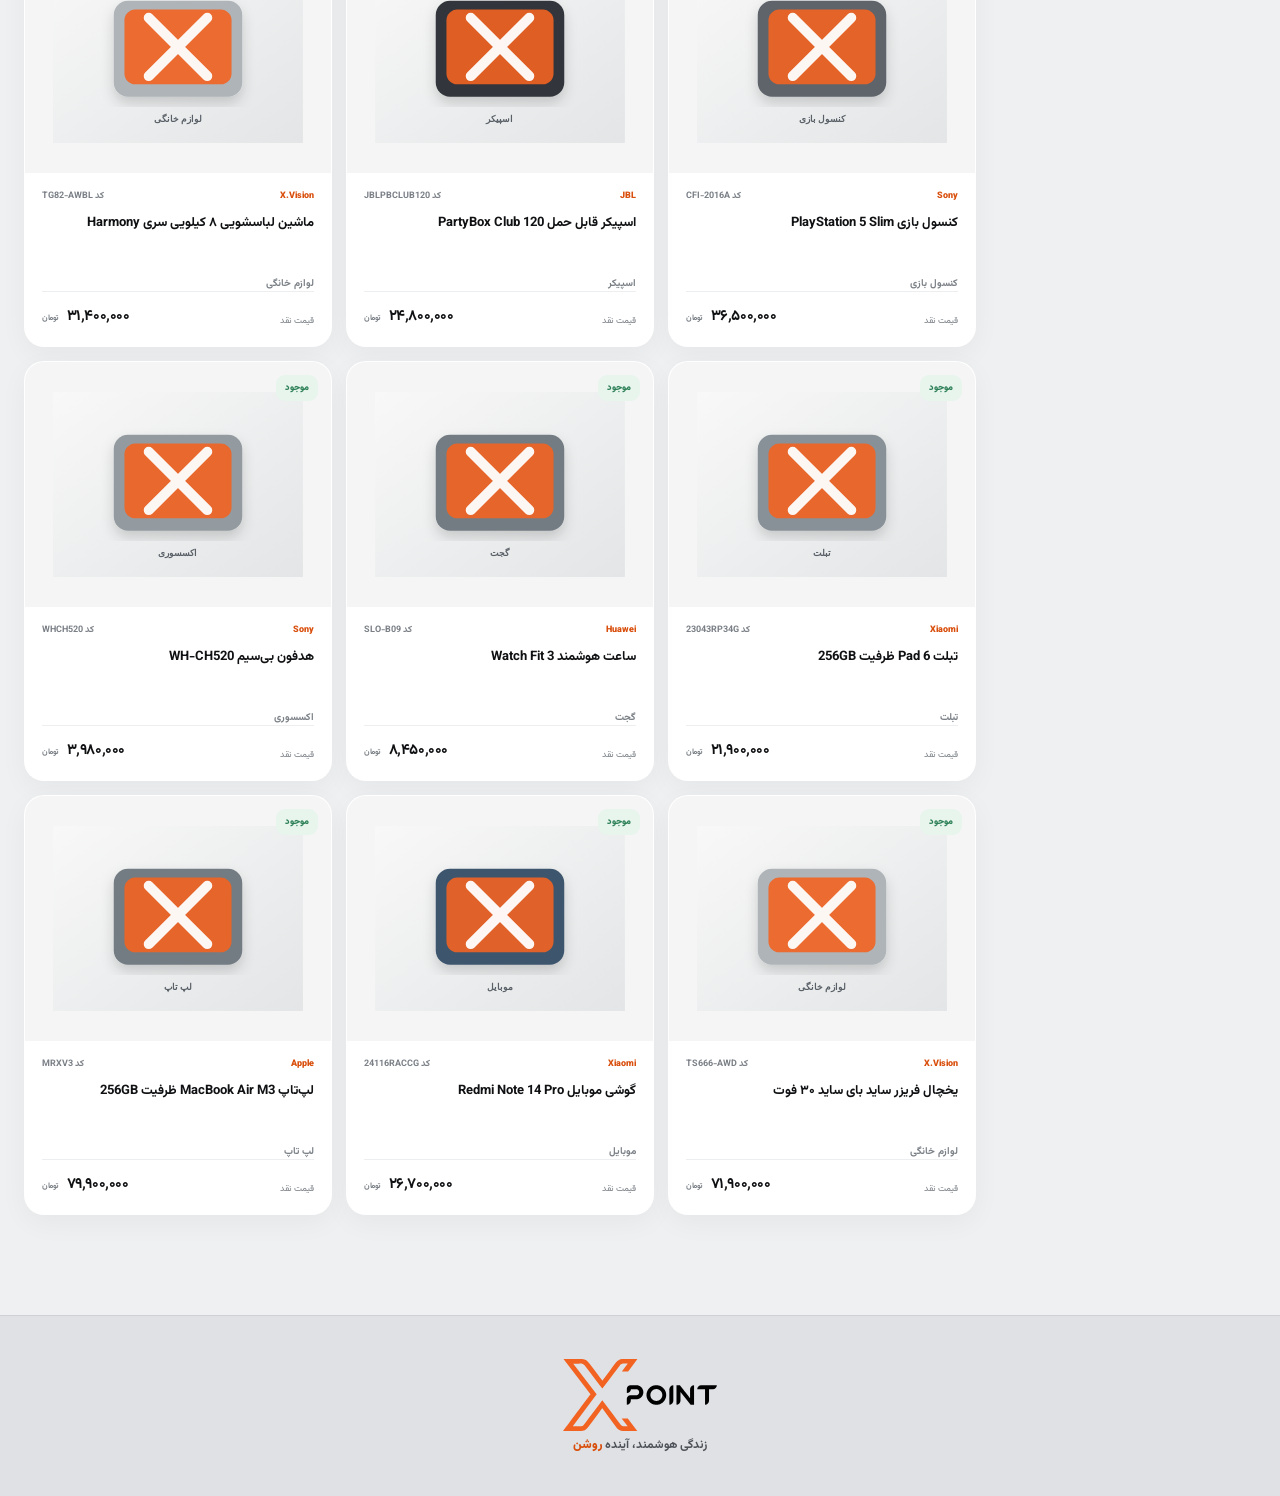
==== commit b8a413fb: "fix: stabilize product modal on mobile" ====
--- a/index.html
+++ b/index.html
@@ -145,23 +145,25 @@
     </article>
   </template>
 
-  <dialog class="product-modal" id="productModal" aria-labelledby="modalProductName">
-    <button class="modal-close" id="modalClose" type="button" aria-label="بستن">×</button>
-    <div class="modal-media"><img id="modalProductImage" alt="" /></div>
-    <div class="modal-copy">
-      <span class="modal-category" id="modalProductCategory"></span>
-      <h2 id="modalProductName"></h2>
-      <p class="modal-description" id="modalProductDescription"></p>
-      <dl class="modal-details">
-        <div><dt>برند</dt><dd id="modalProductBrand"></dd></div>
-        <div><dt>کد محصول</dt><dd id="modalProductCode"></dd></div>
-        <div><dt>وضعیت</dt><dd id="modalProductStock"></dd></div>
-      </dl>
-      <div class="modal-price"><span>قیمت نقد</span><strong id="modalProductPrice"></strong></div>
-    </div>
-  </dialog>
+  <div class="product-modal-layer" id="productModal" hidden>
+    <section class="product-modal" role="dialog" aria-modal="true" aria-labelledby="modalProductName" tabindex="-1">
+      <button class="modal-close" id="modalClose" type="button" aria-label="بستن">×</button>
+      <div class="modal-media"><img id="modalProductImage" alt="" /></div>
+      <div class="modal-copy">
+        <span class="modal-category" id="modalProductCategory"></span>
+        <h2 id="modalProductName"></h2>
+        <p class="modal-description" id="modalProductDescription"></p>
+        <dl class="modal-details">
+          <div><dt>برند</dt><dd id="modalProductBrand"></dd></div>
+          <div><dt>کد محصول</dt><dd id="modalProductCode"></dd></div>
+          <div><dt>وضعیت</dt><dd id="modalProductStock"></dd></div>
+        </dl>
+        <div class="modal-price"><span>قیمت نقد</span><strong id="modalProductPrice"></strong></div>
+      </div>
+    </section>
+  </div>
 
   <script src="config.js?v=20260816-1"></script>
-  <script src="app.js?v=20260811-5"></script>
+  <script src="app.js?v=20260818-4"></script>
 </body>
 </html>
--- a/styles.css
+++ b/styles.css
@@ -244,14 +244,17 @@
 .product-price { font-size: 15px; letter-spacing: -.4px; }
 .product-price small { margin-right: 4px; color: var(--muted); font-size: 8px; font-weight: 700; }
 .product-category { display: block; margin-top: 7px; color: var(--muted); font-size: 10px; font-weight: 700; }
-.product-card { cursor: pointer; }
-.product-modal { width: min(860px, calc(100% - 28px)); max-width: 860px; padding: 0; overflow: hidden; color: var(--ink); background: var(--card); border: 0; border-radius: 26px; box-shadow: 0 28px 90px rgba(16,17,19,.28); }
-.product-modal::backdrop { background: rgba(16,17,19,.48); backdrop-filter: blur(5px); }
-.product-modal[open] { display: grid; grid-template-columns: .95fr 1.05fr; direction: ltr; }
+.product-card { cursor: pointer; -webkit-tap-highlight-color: transparent; }
+html.modal-open, html.modal-open body { overflow: hidden; }
+html.modal-open body { position: fixed; inset-inline: 0; width: 100%; }
+.product-modal-layer { position: fixed; z-index: 100; inset: 0; display: grid; place-items: center; width: 100%; height: 100vh; height: 100dvh; padding: max(12px, env(safe-area-inset-top)) max(12px, env(safe-area-inset-right)) max(12px, env(safe-area-inset-bottom)) max(12px, env(safe-area-inset-left)); overflow: auto; overscroll-behavior: contain; background: rgba(16,17,19,.48); backdrop-filter: blur(5px); }
+.product-modal-layer[hidden] { display: none; }
+.product-modal { position: relative; display: grid; grid-template-columns: .95fr 1.05fr; width: min(860px, 100%); max-width: 860px; max-height: calc(100dvh - 24px); padding: 0; overflow-y: auto; overscroll-behavior: contain; -webkit-overflow-scrolling: touch; direction: ltr; color: var(--ink); background: var(--card); border: 0; border-radius: 26px; box-shadow: 0 28px 90px rgba(16,17,19,.28); animation: modal-reveal .2s ease both; }
+@keyframes modal-reveal { from { opacity: 0; transform: translateY(12px) scale(.985); } to { opacity: 1; transform: none; } }
 .modal-media { min-height: 420px; display: grid; place-items: center; background: #f3f4f4; }
 .modal-media img { width: 100%; height: 100%; max-height: 520px; object-fit: contain; padding: 38px; }
 .modal-copy { position: relative; direction: rtl; padding: 44px 38px 34px; }
-.modal-close { position: absolute; z-index: 2; top: 14px; left: 14px; width: 34px; height: 34px; border: 0; color: var(--ink); background: rgba(255,255,255,.82); border-radius: 50%; font-size: 24px; line-height: 1; cursor: pointer; }
+.modal-close { position: absolute; z-index: 2; top: 14px; left: 14px; width: 34px; height: 34px; border: 0; color: var(--ink); background: rgba(255,255,255,.82); border-radius: 50%; font-size: 24px; line-height: 1; cursor: pointer; -webkit-tap-highlight-color: transparent; }
 .modal-category { color: var(--orange); font-size: 11px; font-weight: 900; }
 .modal-copy h2 { margin: 12px 0 14px; font-size: clamp(22px, 3vw, 34px); line-height: 1.35; }
 .modal-description { margin: 0 0 24px; color: var(--muted); font-size: 13px; line-height: 2; }
@@ -262,7 +265,21 @@
 .modal-price { display: flex; align-items: end; justify-content: space-between; padding-top: 18px; border-top: 1px solid #eceef0; }
 .modal-price span { color: var(--muted); font-size: 11px; }
 .modal-price strong { font-size: 25px; }
-@media (max-width: 650px) { .product-modal[open] { display: block; } .modal-media { min-height: 280px; } .modal-copy { padding: 30px 22px 24px; } .modal-details { grid-template-columns: 1fr 1fr; } }
+@media (max-width: 650px) {
+  .product-modal-layer { place-items: center; padding: max(8px, env(safe-area-inset-top)) 8px max(8px, env(safe-area-inset-bottom)); }
+  .product-modal { display: block; width: 100%; max-height: calc(100dvh - 16px); border-radius: 22px; }
+  .modal-close { position: sticky; top: 10px; display: grid; place-items: center; margin: 10px auto -44px 10px; }
+  .modal-media { min-height: 0; height: clamp(205px, 31dvh, 260px); }
+  .modal-media img { max-height: none; padding: 22px; }
+  .modal-copy { display: flex; flex-direction: column; padding: 20px 20px calc(22px + env(safe-area-inset-bottom)); }
+  .modal-category { order: 1; }
+  .modal-copy h2 { order: 2; margin: 9px 0 12px; font-size: clamp(20px, 6vw, 27px); }
+  .modal-price { order: 3; margin-bottom: 18px; padding: 13px 0; border-top: 1px solid #eceef0; border-bottom: 1px solid #eceef0; }
+  .modal-price strong { font-size: clamp(20px, 6vw, 25px); }
+  .modal-description { order: 4; margin-bottom: 17px; font-size: 12px; line-height: 1.9; }
+  .modal-details { order: 5; grid-template-columns: repeat(3, 1fr); gap: 7px; margin-bottom: 0; }
+  .modal-details div { padding: 10px 8px; }
+}
 .state-card, .empty-state { padding: 40px; background: #fff; border-radius: 20px; color: var(--muted); text-align: center; }
 .state-error { color: #a03c2d; background: #fff2ef; }
 .empty-state span { display: block; color: var(--orange); font-size: 38px; }
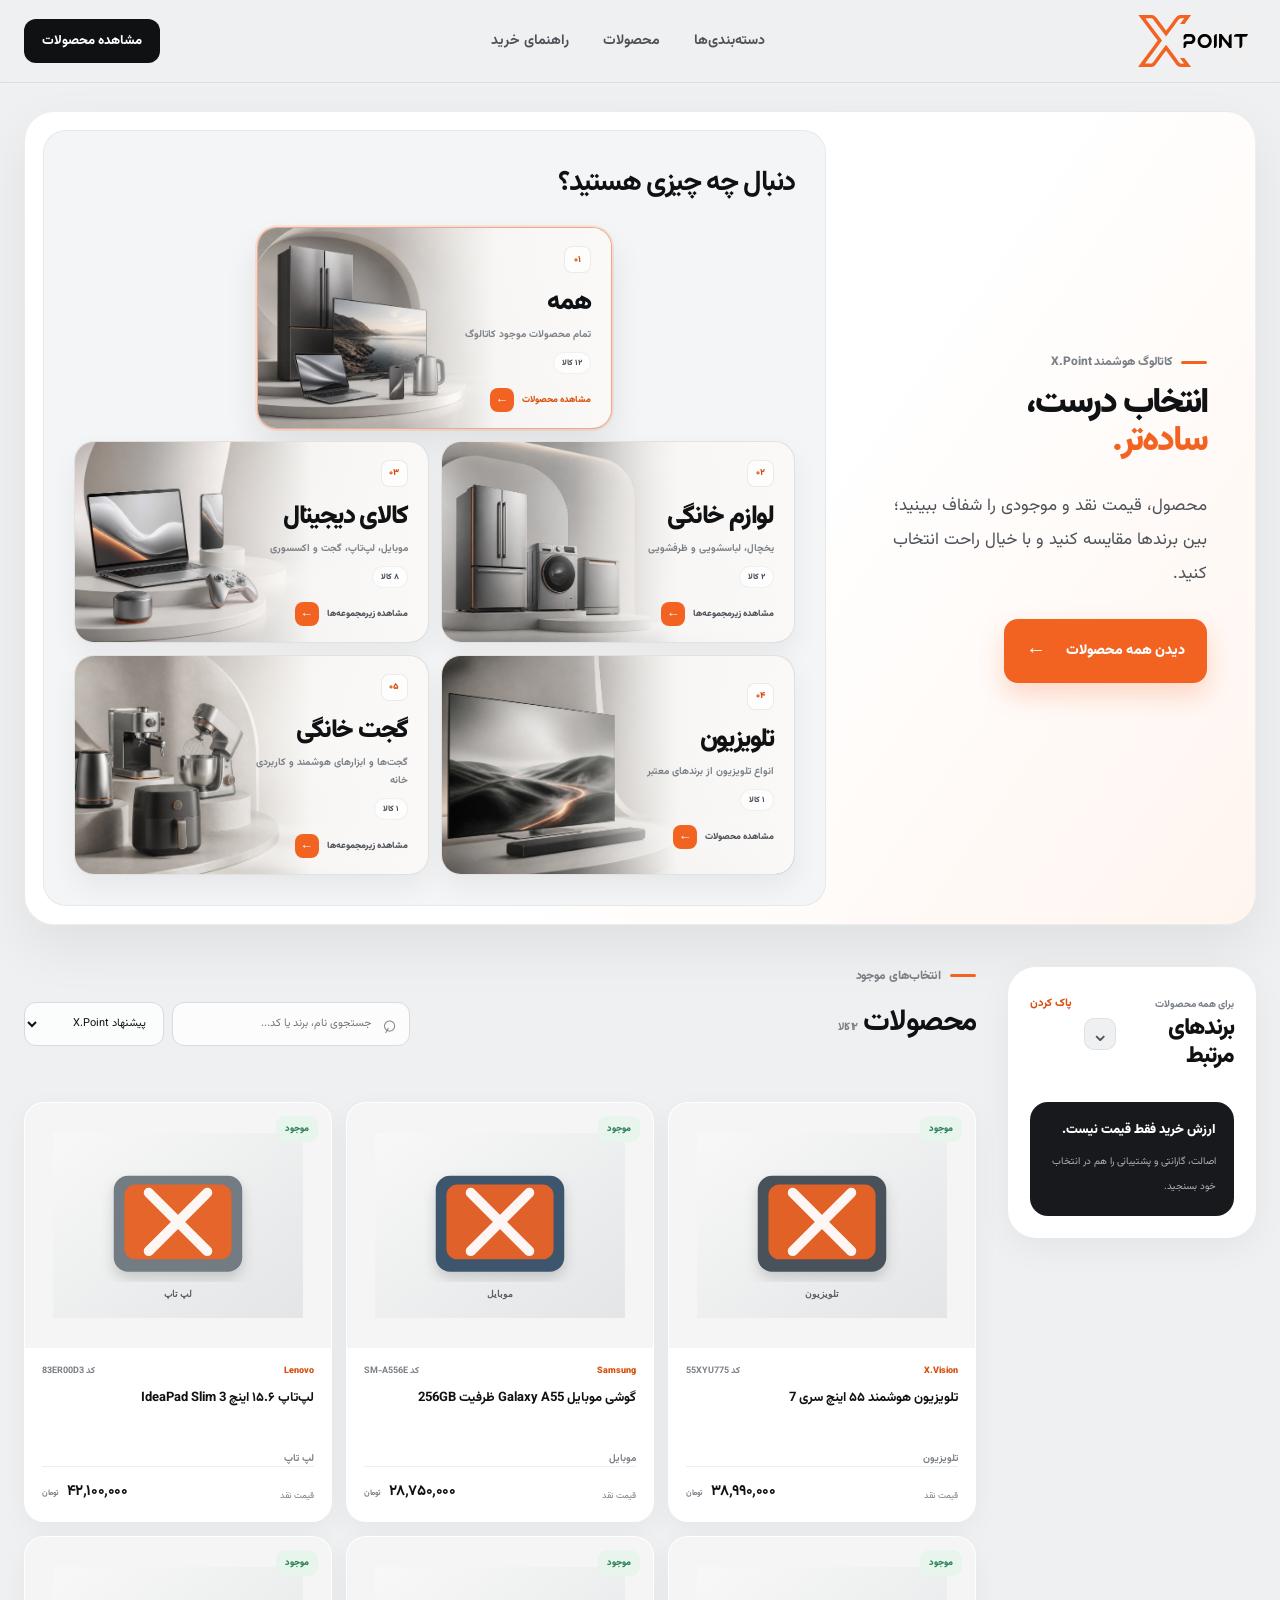
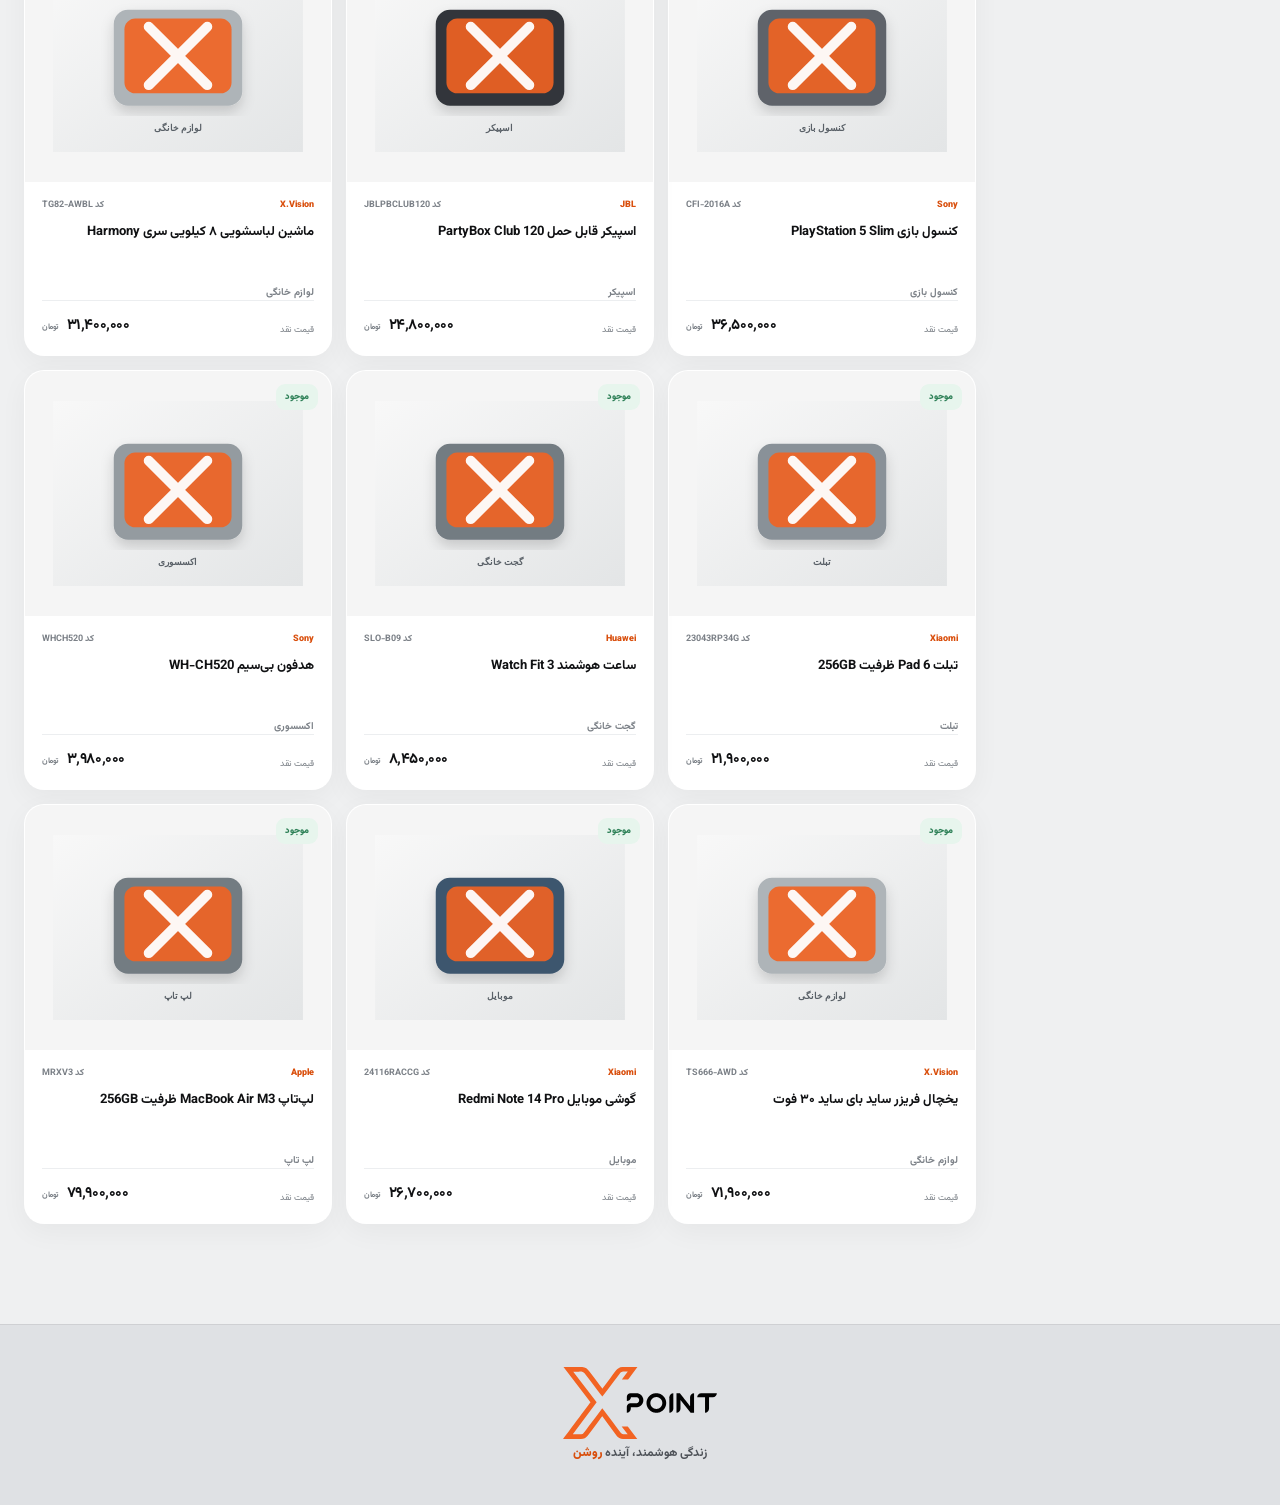
==== commit e5f279c0: "feat: publish catalog navigation and product media" ====
--- a/index.html
+++ b/index.html
@@ -6,7 +6,7 @@
   <meta name="theme-color" content="#f26322" />
   <meta name="description" content="کاتالوگ به‌روز محصولات X.Point با فیلتر دسته‌بندی و برند" />
   <title>X.Point | انتخاب درست، ساده‌تر</title>
-  <link rel="stylesheet" href="styles.css?v=20260818-3" />
+  <link rel="stylesheet" href="styles.css?v=20260906-3" />
 </head>
 <body>
   <a class="skip-link" href="#products">رفتن به محصولات</a>
@@ -54,8 +54,8 @@
           <h2 id="category-title">دنبال چه چیزی هستید؟</h2>
         </div>
       </div>
-      <div class="category-rail" id="categoryRail" role="list"></div>
-      <div class="subcategory-rail" id="subcategoryRail" role="list" aria-live="polite" hidden></div>
+      <div class="category-rail" id="categoryRail" role="group" aria-label="دسته‌های اصلی"></div>
+      <div class="subcategory-rail" id="subcategoryRail" role="region" aria-label="زیرمجموعه‌ها" hidden></div>
     </div>
     </section>
 
@@ -65,8 +65,8 @@
           <details class="brand-filter-details">
             <summary class="brand-filter-toggle">
               <span class="brand-filter-title">
-                <span class="filter-kicker">فیلتر دقیق</span>
-                <span class="brand-filter-name">برندها</span>
+                <span class="filter-kicker" id="brandFilterContext">برای همه محصولات</span>
+                <span class="brand-filter-name">برندهای مرتبط</span>
               </span>
               <span class="filter-chevron" aria-hidden="true">⌄</span>
             </summary>
@@ -148,11 +148,20 @@
   <div class="product-modal-layer" id="productModal" hidden>
     <section class="product-modal" role="dialog" aria-modal="true" aria-labelledby="modalProductName" tabindex="-1">
       <button class="modal-close" id="modalClose" type="button" aria-label="بستن">×</button>
-      <div class="modal-media"><img id="modalProductImage" alt="" /></div>
+      <div class="modal-gallery">
+        <div class="modal-media-tabs" id="modalMediaTabs" role="tablist" aria-label="رسانه‌های محصول"></div>
+        <div class="modal-media-stage" id="modalMediaStage"></div>
+        <div class="modal-thumbnails" id="modalThumbnails" aria-label="تصاویر محصول"></div>
+      </div>
       <div class="modal-copy">
-        <span class="modal-category" id="modalProductCategory"></span>
-        <h2 id="modalProductName"></h2>
-        <p class="modal-description" id="modalProductDescription"></p>
+        <div class="modal-heading">
+          <span class="modal-category" id="modalProductCategory"></span>
+          <h2 id="modalProductName"></h2>
+        </div>
+        <section class="modal-description-section" aria-labelledby="modalDescriptionTitle">
+          <h3 id="modalDescriptionTitle">توضیحات محصول</h3>
+          <div class="modal-description" id="modalProductDescription"></div>
+        </section>
         <dl class="modal-details">
           <div><dt>برند</dt><dd id="modalProductBrand"></dd></div>
           <div><dt>کد محصول</dt><dd id="modalProductCode"></dd></div>
@@ -164,6 +173,7 @@
   </div>
 
   <script src="config.js?v=20260816-1"></script>
-  <script src="app.js?v=20260818-4"></script>
+  <script src="category-tree.js?v=20260906-3"></script>
+  <script src="app.js?v=20260906-3"></script>
 </body>
 </html>
--- a/styles.css
+++ b/styles.css
@@ -165,10 +165,35 @@
 .category-action { display: inline-flex; align-items: center; gap: 8px; margin-top: 14px; color: var(--body); font-size: 9px; font-weight: 850; }
 .category-action b { display: grid; place-items: center; width: 24px; height: 24px; color: #fff; background: var(--orange); border-radius: 8px; font-family: Arial, sans-serif; font-size: 13px; }
 .category-card.active .category-action { color: var(--orange-dark); }
-.subcategory-rail { display: flex; flex-wrap: wrap; gap: 9px; margin-top: 18px; padding: 14px 0 0; border-top: 1px solid rgba(16,17,19,.07); }
+.subcategory-rail { margin-top: 18px; padding: 20px; overflow: hidden; background: linear-gradient(145deg, #fff 0%, #f5f3f0 100%); border: 1px solid rgba(16,17,19,.08); border-radius: 20px; box-shadow: 0 14px 34px rgba(16,17,19,.07); }
 .subcategory-rail:not([hidden]) { animation: subcategory-reveal .24s ease both; }
-.subcategory-chip { padding: 9px 15px; color: var(--body); background: #fff; border: 1px solid #dfe2e4; border-radius: 999px; font: inherit; font-size: 11px; font-weight: 800; cursor: pointer; transition: .2s ease; }
-.subcategory-chip:hover, .subcategory-chip.active { color: var(--orange-dark); background: var(--soft-orange); border-color: rgba(242,99,34,.28); }
+.subcategory-head { display: flex; align-items: center; justify-content: space-between; gap: 18px; margin-bottom: 15px; }
+.subcategory-head > div { display: grid; gap: 3px; }
+.subcategory-head span { color: var(--orange-dark); font-size: 9px; font-weight: 900; }
+.subcategory-head strong { color: var(--ink); font-size: 17px; font-weight: 950; }
+.subcategory-head small { color: var(--muted); font-size: 10px; font-weight: 700; }
+.subcategory-grid { display: grid; grid-template-columns: repeat(4, minmax(0, 1fr)); gap: 8px; }
+.subcategory-card { display: grid; grid-template-columns: 38px minmax(0, 1fr) 22px; align-items: center; gap: 9px; min-height: 64px; padding: 9px 10px; color: var(--body); background: rgba(255,255,255,.88); border: 1px solid #e1e2e3; border-radius: 14px; text-align: right; font: inherit; cursor: pointer; transition: transform .2s ease, color .2s ease, border-color .2s ease, background .2s ease, box-shadow .2s ease; }
+.subcategory-card:hover { transform: translateY(-2px); color: var(--ink); border-color: rgba(242,99,34,.32); box-shadow: 0 8px 18px rgba(16,17,19,.07); }
+.subcategory-card.active { color: var(--orange-dark); background: var(--soft-orange); border-color: rgba(242,99,34,.48); box-shadow: inset 0 0 0 1px rgba(242,99,34,.12); }
+.subcategory-icon { display: grid; place-items: center; width: 38px; height: 38px; color: var(--ink); background: #f0f1f2; border-radius: 11px; transition: color .2s ease, background .2s ease; }
+.subcategory-card.active .subcategory-icon { color: #fff; background: var(--orange); }
+.subcategory-icon svg { width: 21px; height: 21px; }
+.subcategory-copy { min-width: 0; display: grid; gap: 3px; }
+.subcategory-copy strong { overflow: hidden; color: inherit; font-size: 11px; font-weight: 900; text-overflow: ellipsis; white-space: nowrap; }
+.subcategory-copy small { color: var(--muted); font-size: 8px; font-weight: 700; }
+.subcategory-card > b { color: #a2a6aa; font-family: Arial, sans-serif; font-size: 15px; }
+.subcategory-card.active > b { color: var(--orange-dark); }
+.subcategory-rail { scroll-margin-top: 100px; }
+.category-breadcrumbs { display: flex; flex-wrap: wrap; align-items: center; gap: 4px; margin-bottom: 16px; padding-bottom: 12px; border-bottom: 1px solid var(--line); }
+.category-breadcrumbs button { padding: 7px 9px; border: 0; border-radius: 8px; background: transparent; color: var(--body); font-size: 11px; font-weight: 750; }
+.category-breadcrumbs button:hover, .category-breadcrumbs button[aria-current] { background: var(--soft-orange); color: var(--orange-dark); }
+.category-breadcrumbs > span { color: var(--muted); }
+.subcategory-card.is-unavailable:not(.active) .subcategory-icon { color: var(--muted); }
+.subcategory-copy strong { white-space: normal; overflow-wrap: anywhere; }
+.subcategory-copy small { line-height: 1.8; }
+.subcategory-grid { grid-template-columns: repeat(2, minmax(0, 1fr)); }
+.category-count { display: inline-flex; align-items: center; margin-top: 8px; padding: 4px 8px; color: var(--body); background: rgba(255,255,255,.74); border: 1px solid rgba(16,17,19,.06); border-radius: 999px; font-size: 8px; font-weight: 850; }
 @keyframes subcategory-reveal { from { opacity: 0; transform: translateY(-7px); } to { opacity: 1; transform: translateY(0); } }
 
 .catalog { display: grid; grid-template-columns: 248px minmax(0,1fr); gap: 32px; align-items: start; padding-bottom: 100px; }
@@ -208,6 +233,7 @@
 .brand-option input { appearance: none; width: 18px; height: 18px; margin: 0; border: 1.5px solid #b7bbc0; border-radius: 6px; background: #fff; }
 .brand-option input:checked { border-color: var(--orange); background: var(--orange); box-shadow: inset 0 0 0 4px #fff; }
 .brand-option i { color: #a1a6ab; font-size: 10px; font-style: normal; }
+.brand-empty { margin: 0; padding: 18px 8px; color: var(--muted); font-size: 11px; text-align: center; }
 .value-card { margin-top: 24px; padding: 18px; overflow: hidden; color: #fff; background: var(--deep); border-radius: 18px; }
 .value-card p { margin: 0 0 8px; font-size: 13px; font-weight: 900; }
 .value-card small { color: #aeb2b7; font-size: 10px; line-height: 1.8; }
@@ -227,7 +253,13 @@
 
 .product-grid { display: grid; grid-template-columns: repeat(3, minmax(0,1fr)); gap: 14px; }
 .product-card { overflow: hidden; background: var(--card); border: 1px solid transparent; border-radius: 20px; box-shadow: 0 8px 28px rgba(16,17,19,.045); transition: transform .25s ease, border-color .25s ease, box-shadow .25s ease; }
-.product-card:hover { transform: translateY(-5px); border-color: #d8dbde; box-shadow: var(--shadow); }
+.product-card:hover,
+.product-card:focus-visible {
+  transform: translateY(-5px);
+  border-color: rgba(242,99,34,.78);
+  box-shadow: 0 0 0 3px rgba(242,99,34,.11), 0 14px 38px rgba(242,99,34,.24), 0 24px 50px rgba(16,17,19,.10);
+}
+.product-card:focus-visible { outline: none; }
 .product-image-wrap { position: relative; display: grid; place-items: center; height: 245px; overflow: hidden; background: #f5f5f5; }
 .product-image { width: 100%; height: 100%; object-fit: contain; padding: 28px; transition: transform .35s ease; }
 .product-card:hover .product-image { transform: scale(1.035); }
@@ -249,35 +281,74 @@
 html.modal-open body { position: fixed; inset-inline: 0; width: 100%; }
 .product-modal-layer { position: fixed; z-index: 100; inset: 0; display: grid; place-items: center; width: 100%; height: 100vh; height: 100dvh; padding: max(12px, env(safe-area-inset-top)) max(12px, env(safe-area-inset-right)) max(12px, env(safe-area-inset-bottom)) max(12px, env(safe-area-inset-left)); overflow: auto; overscroll-behavior: contain; background: rgba(16,17,19,.48); backdrop-filter: blur(5px); }
 .product-modal-layer[hidden] { display: none; }
-.product-modal { position: relative; display: grid; grid-template-columns: .95fr 1.05fr; width: min(860px, 100%); max-width: 860px; max-height: calc(100dvh - 24px); padding: 0; overflow-y: auto; overscroll-behavior: contain; -webkit-overflow-scrolling: touch; direction: ltr; color: var(--ink); background: var(--card); border: 0; border-radius: 26px; box-shadow: 0 28px 90px rgba(16,17,19,.28); animation: modal-reveal .2s ease both; }
+.product-modal { position: relative; display: grid; grid-template-columns: 1.08fr .92fr; width: min(1020px, 100%); max-width: 1020px; max-height: calc(100dvh - 24px); padding: 0; overflow-y: auto; overscroll-behavior: contain; -webkit-overflow-scrolling: touch; direction: ltr; color: var(--ink); background: var(--card); border: 1px solid rgba(255,255,255,.7); border-radius: 28px; box-shadow: 0 28px 90px rgba(16,17,19,.28); animation: modal-reveal .2s ease both; }
 @keyframes modal-reveal { from { opacity: 0; transform: translateY(12px) scale(.985); } to { opacity: 1; transform: none; } }
-.modal-media { min-height: 420px; display: grid; place-items: center; background: #f3f4f4; }
-.modal-media img { width: 100%; height: 100%; max-height: 520px; object-fit: contain; padding: 38px; }
-.modal-copy { position: relative; direction: rtl; padding: 44px 38px 34px; }
+.modal-gallery { position: relative; display: grid; grid-template-rows: auto minmax(390px, 1fr) auto; min-width: 0; padding: 16px 18px 18px; background: linear-gradient(145deg,#f4f5f5,#eceeef); }
+.modal-media-tabs { position: relative; z-index: 1; display: grid; grid-auto-flow: column; grid-auto-columns: minmax(0,1fr); gap: 6px; min-height: 44px; margin: 0 0 12px; padding: 4px 4px 4px 46px; direction: rtl; background: rgba(255,255,255,.72); border: 1px solid #e0e2e3; border-radius: 14px; }
+.modal-media-tab { position: relative; display: inline-flex; align-items: center; justify-content: center; gap: 7px; min-width: 0; padding: 8px 10px; border: 0; color: var(--body); background: transparent; border-radius: 10px; font-size: 10px; font-weight: 850; white-space: nowrap; cursor: pointer; transition: color .2s ease, background .2s ease, box-shadow .2s ease; }
+.modal-media-tab span { display: grid; place-items: center; width: 22px; height: 22px; color: var(--orange-dark); background: var(--soft-orange); border-radius: 7px; font: 700 13px/1 Arial,sans-serif; }
+.modal-media-tab:hover, .modal-media-tab:focus-visible { color: var(--ink); background: #fff; outline: none; }
+.modal-media-tab.active { color: var(--ink); background: #fff; box-shadow: 0 4px 14px rgba(16,17,19,.09); }
+.modal-media-tab.active::after { position: absolute; right: 24%; bottom: -5px; left: 24%; height: 2px; content: ""; background: var(--orange); border-radius: 2px; }
+.modal-media-stage { position: relative; display: grid; place-items: center; min-width: 0; min-height: 390px; overflow: hidden; background: #fff; border: 1px solid rgba(16,17,19,.06); border-radius: 20px; box-shadow: inset 0 0 0 1px rgba(255,255,255,.6), 0 8px 24px rgba(16,17,19,.035); }
+.modal-media-stage img, .modal-media-stage video, .modal-media-stage iframe { display: block; width: 100%; height: 100%; min-height: 390px; border: 0; object-fit: contain; }
+.modal-media-stage img { padding: 32px; }
+.modal-media-stage video { background: #101113; }
+.modal-media-counter, .modal-stage-label { position: absolute; z-index: 2; top: 12px; padding: 7px 10px; color: var(--body); background: rgba(255,255,255,.9); border: 1px solid rgba(16,17,19,.08); border-radius: 9px; box-shadow: 0 5px 14px rgba(16,17,19,.07); font-size: 9px; font-weight: 850; backdrop-filter: blur(8px); }
+.modal-media-counter { left: 12px; direction: ltr; }
+.modal-stage-label { right: 12px; display: inline-flex; align-items: center; gap: 7px; }
+.modal-stage-label b { color: var(--orange); font: 700 13px/1 Arial,sans-serif; }
+.modal-gallery-arrow { position: absolute; z-index: 2; top: 50%; display: grid; place-items: center; width: 38px; height: 38px; padding: 0; border: 1px solid rgba(16,17,19,.1); color: var(--ink); background: rgba(255,255,255,.9); border-radius: 50%; box-shadow: 0 7px 18px rgba(16,17,19,.11); font: 700 18px/1 Arial,sans-serif; cursor: pointer; transform: translateY(-50%); backdrop-filter: blur(8px); }
+.modal-gallery-arrow.is-previous { right: 12px; }
+.modal-gallery-arrow.is-next { left: 12px; }
+.modal-gallery-arrow:hover, .modal-gallery-arrow:focus-visible { color: #fff; background: var(--orange); border-color: var(--orange); outline: none; }
+.modal-thumbnails { display: flex; justify-content: center; gap: 8px; min-height: 62px; padding-top: 12px; overflow-x: auto; direction: rtl; }
+.modal-thumbnails[hidden] { display: none; }
+.modal-thumbnail { flex: 0 0 58px; width: 58px; height: 58px; padding: 4px; overflow: hidden; border: 1px solid #dadddf; background: #fff; border-radius: 12px; cursor: pointer; transition: transform .2s ease, border-color .2s ease, box-shadow .2s ease; }
+.modal-thumbnail img { width: 100%; height: 100%; object-fit: contain; }
+.modal-thumbnail:hover, .modal-thumbnail:focus-visible { transform: translateY(-2px); outline: none; }
+.modal-thumbnail.active { border-color: var(--orange); box-shadow: 0 0 0 2px rgba(242,99,34,.13), 0 5px 14px rgba(16,17,19,.08); outline: none; }
+.modal-copy { position: relative; display: flex; flex-direction: column; direction: rtl; padding: 48px 38px 34px; }
 .modal-close { position: absolute; z-index: 2; top: 14px; left: 14px; width: 34px; height: 34px; border: 0; color: var(--ink); background: rgba(255,255,255,.82); border-radius: 50%; font-size: 24px; line-height: 1; cursor: pointer; -webkit-tap-highlight-color: transparent; }
 .modal-category { color: var(--orange); font-size: 11px; font-weight: 900; }
-.modal-copy h2 { margin: 12px 0 14px; font-size: clamp(22px, 3vw, 34px); line-height: 1.35; }
-.modal-description { margin: 0 0 24px; color: var(--muted); font-size: 13px; line-height: 2; }
+.modal-copy h2 { margin: 11px 0 15px; font-size: clamp(22px, 3vw, 34px); line-height: 1.4; }
+.modal-description-section { position: relative; margin: 0 0 22px; padding: 17px 18px 16px; background: #f7f7f7; border-radius: 14px; }
+.modal-description-section::before { position: absolute; top: 18px; right: 0; width: 3px; height: 22px; content: ""; background: var(--orange); border-radius: 3px 0 0 3px; }
+.modal-description-section h3 { margin: 0 0 10px; font-size: 14px; }
+.modal-description { color: var(--body); font-size: 12px; line-height: 2; }
+.modal-description p { margin: 0; }
+.modal-description p + p { margin-top: 8px; }
+.modal-description ul { display: grid; gap: 7px; margin: 12px 0 0; padding: 11px 18px 0 0; border-top: 1px solid #e4e6e7; list-style: none; }
+.modal-description li { position: relative; padding-right: 13px; }
+.modal-description li::before { position: absolute; top: .78em; right: 0; width: 5px; height: 5px; content: ""; background: var(--orange); border-radius: 50%; }
 .modal-details { display: grid; grid-template-columns: repeat(3, 1fr); gap: 10px; margin: 0 0 26px; }
 .modal-details div { padding: 12px; background: #f5f6f6; border-radius: 12px; }
 .modal-details dt { color: var(--muted); font-size: 10px; }
 .modal-details dd { margin: 7px 0 0; font-size: 12px; font-weight: 900; }
-.modal-price { display: flex; align-items: end; justify-content: space-between; padding-top: 18px; border-top: 1px solid #eceef0; }
+.modal-price { display: flex; align-items: end; justify-content: space-between; margin-top: auto; padding: 20px 18px; background: var(--soft-orange); border: 1px solid rgba(242,99,34,.16); border-radius: 14px; }
 .modal-price span { color: var(--muted); font-size: 11px; }
 .modal-price strong { font-size: 25px; }
 @media (max-width: 650px) {
   .product-modal-layer { place-items: center; padding: max(8px, env(safe-area-inset-top)) 8px max(8px, env(safe-area-inset-bottom)); }
   .product-modal { display: block; width: 100%; max-height: calc(100dvh - 16px); border-radius: 22px; }
   .modal-close { position: sticky; top: 10px; display: grid; place-items: center; margin: 10px auto -44px 10px; }
-  .modal-media { min-height: 0; height: clamp(205px, 31dvh, 260px); }
-  .modal-media img { max-height: none; padding: 22px; }
-  .modal-copy { display: flex; flex-direction: column; padding: 20px 20px calc(22px + env(safe-area-inset-bottom)); }
-  .modal-category { order: 1; }
-  .modal-copy h2 { order: 2; margin: 9px 0 12px; font-size: clamp(20px, 6vw, 27px); }
-  .modal-price { order: 3; margin-bottom: 18px; padding: 13px 0; border-top: 1px solid #eceef0; border-bottom: 1px solid #eceef0; }
+  .modal-gallery { grid-template-rows: auto clamp(220px, 34dvh, 285px) auto; padding: 12px; }
+  .modal-media-tabs { margin: 0 0 9px; padding-left: 42px; padding-right: 3px; overflow: hidden; }
+  .modal-media-tab { gap: 4px; padding-inline: 5px; font-size: 9px; }
+  .modal-media-tab span { width: 20px; height: 20px; }
+  .modal-media-stage { min-height: 0; }
+  .modal-media-stage img, .modal-media-stage video, .modal-media-stage iframe { min-height: 0; }
+  .modal-media-stage img { padding: 20px; }
+  .modal-thumbnails { min-height: 52px; padding-top: 8px; }
+  .modal-thumbnail { flex-basis: 46px; width: 46px; height: 46px; }
+  .modal-gallery-arrow { width: 34px; height: 34px; }
+  .modal-copy { padding: 20px 20px calc(22px + env(safe-area-inset-bottom)); }
+  .modal-copy h2 { margin: 9px 0 12px; font-size: clamp(20px, 6vw, 27px); }
+  .modal-price { margin-top: 0; padding: 15px 14px; }
   .modal-price strong { font-size: clamp(20px, 6vw, 25px); }
-  .modal-description { order: 4; margin-bottom: 17px; font-size: 12px; line-height: 1.9; }
-  .modal-details { order: 5; grid-template-columns: repeat(3, 1fr); gap: 7px; margin-bottom: 0; }
+  .modal-description-section { margin-bottom: 16px; padding: 14px 15px; }
+  .modal-description { font-size: 12px; line-height: 1.9; }
+  .modal-details { grid-template-columns: repeat(3, 1fr); gap: 7px; margin-bottom: 16px; }
   .modal-details div { padding: 10px 8px; }
 }
 .state-card, .empty-state { padding: 40px; background: #fff; border-radius: 20px; color: var(--muted); text-align: center; }
@@ -295,6 +366,7 @@
 
 @media (max-width: 1100px) {
   .category-rail { grid-template-columns: repeat(2, minmax(0, 1fr)); }
+  .subcategory-grid { grid-template-columns: repeat(3, minmax(0, 1fr)); }
   .hero { grid-template-columns: 1fr 1fr; }
   .product-grid { grid-template-columns: repeat(2, minmax(0,1fr)); }
 }
@@ -325,6 +397,7 @@
   .catalog { grid-template-columns: 1fr; }
   .filters { position: static; }
   .brand-filters { max-height: 300px; grid-template-columns: repeat(3, 1fr); }
+  .subcategory-grid { grid-template-columns: repeat(2, minmax(0, 1fr)); }
   .value-card { display: none; }
 }
 @media (max-width: 580px) {
@@ -357,6 +430,11 @@
   .category-content { width: 64%; padding: 15px 16px 14px; }
   .category-card strong { font-size: 21px; }
   .category-card small { font-size: 9px; }
+  .subcategory-rail { padding: 15px; border-radius: 16px; }
+  .subcategory-head strong { font-size: 15px; }
+  .subcategory-head small { font-size: 9px; }
+  .subcategory-grid { grid-template-columns: 1fr; }
+  .subcategory-card { min-height: 60px; }
   .brand-filters { max-height: 250px; grid-template-columns: repeat(2, 1fr); }
   .catalog-toolbar { align-items: stretch; flex-direction: column; }
   .toolbar-actions { flex-direction: column; }
